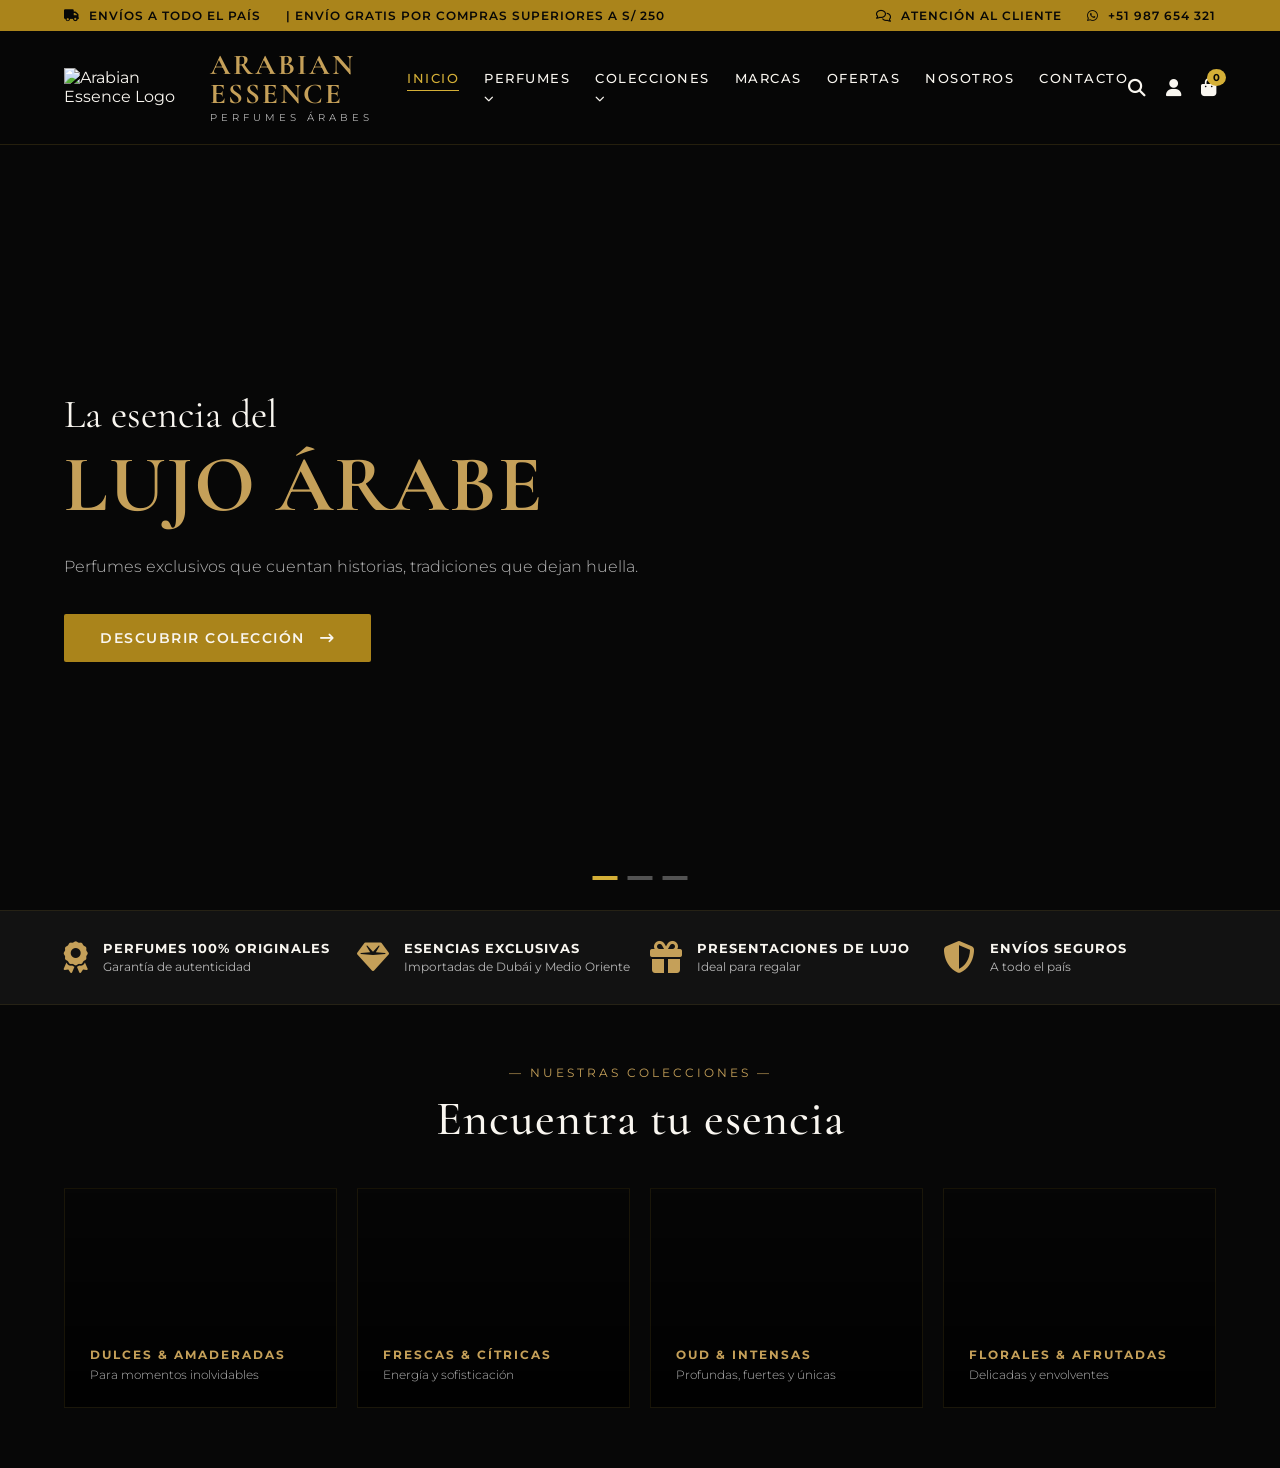
==== index.html @ 55fba7c1 "Update index.html" ====
<!DOCTYPE html>
<html lang="es">
<head>
  <meta charset="UTF-8">
  <meta name="viewport" content="width=device-width, initial-scale=1.0">
  <title>Arabian Essence - Perfumes Árabes de Lujo</title>
  
  <!-- Fuentes Elegantes -->
  <link rel="preconnect" href="https://fonts.googleapis.com">
  <link rel="preconnect" href="https://fonts.gstatic.com" crossorigin>
  <link href="https://fonts.googleapis.com/css2?family=Cormorant+Garamond:ital,wght@0,400;0,600;0,700;1,400&family=Montserrat:wght@300;400;500;600&display=swap" rel="stylesheet">
  
  <!-- Iconos de FontAwesome -->
  <link rel="stylesheet" href="https://cdnjs.cloudflare.com/ajax/libs/font-awesome/6.4.0/css/all.min.css">
  
  <!-- Vinculación del CSS Externo -->
  <link rel="stylesheet" href="css/style.css">
</head>
<body>

  <!-- 1. TOP BAR -->
  <div class="top-bar">
    <div class="top-bar-left">
      <span><i class="fa-solid fa-truck"></i> ENVÍOS A TODO EL PAÍS</span>
      <span>| ENVÍO GRATIS POR COMPRAS SUPERIORES A S/ 250</span>
    </div>
    <div class="top-bar-right">
      <span><i class="fa-regular fa-comments"></i> ATENCIÓN AL CLIENTE</span>
      <span><i class="fa-brands fa-whatsapp"></i> +51 987 654 321</span>
    </div>
  </div>


<!-- 2. MAIN HEADER -->
  <header class="main-header">
    <div class="logo-container">
      <!-- Contenedor de la imagen del logotipo -->
      <div class="logo-image-wrapper">
        <img src="assets/logo_p.png" alt="Arabian Essence Logo" class="brand-logo-img">
      </div>
      <div class="logo-text">
        <h1>ARABIAN ESSENCE</h1>
        <span>Perfumes Árabes</span>
      </div>
    </div>

    <nav class="main-nav">
      <ul>
        <li><a href="#" class="active">Inicio</a></li>
        <li><a href="#">Perfumes <i class="fa-solid fa-chevron-down" style="font-size:0.6rem"></i></a></li>
        <li><a href="#">Colecciones <i class="fa-solid fa-chevron-down" style="font-size:0.6rem"></i></a></li>
        <li><a href="#">Marcas</a></li>
        <li><a href="#">Ofertas</a></li>
        <li><a href="#">Nosotros</a></li>
        <li><a href="#">Contacto</a></li>
      </ul>
    </nav>

    <div class="header-actions">
      <a href="#" aria-label="Buscar"><i class="fa-solid fa-magnifying-glass"></i></a>
      <a href="#" aria-label="Mi Perfil"><i class="fa-solid fa-user"></i></a>
      <a href="#" class="cart-icon" aria-label="Carrito de compras">
        <i class="fa-solid fa-bag-shopping"></i>
        <span class="cart-count">0</span>
      </a>
    </div>
  </header>

  <!-- 3. HERO SECTION -->
  <section class="hero">
    <div class="hero-content">
      <h2>La esencia del <span>LUJO ÁRABE</span></h2>
      <p>Perfumes exclusivos que cuentan historias, tradiciones que dejan huella.</p>
      <a href="#" class="hero-btn">Descubrir Colección <i class="fa-solid fa-arrow-right-long"></i></a>
    </div>

    <div class="slider-dots">
      <div class="dot active"></div>
      <div class="dot"></div>
      <div class="dot"></div>
    </div>
  </section>

  <!-- 4. FEATURES BAR -->
  <section class="features-bar">
    <div class="feature-item">
      <i class="fa-solid fa-award"></i>
      <div class="feature-text">
        <h4>Perfumes 100% Originales</h4>
        <p>Garantía de autenticidad</p>
      </div>
    </div>
    <div class="feature-item">
      <i class="fa-solid fa-gem"></i>
      <div class="feature-text">
        <h4>Esencias Exclusivas</h4>
        <p>Importadas de Dubái y Medio Oriente</p>
      </div>
    </div>
    <div class="feature-item">
      <i class="fa-solid fa-gift"></i>
      <div class="feature-text">
        <h4>Presentaciones de Lujo</h4>
        <p>Ideal para regalar</p>
      </div>
    </div>
    <div class="feature-item">
      <i class="fa-solid fa-shield-halved"></i>
      <div class="feature-text">
        <h4>Envíos Seguros</h4>
        <p>A todo el país</p>
      </div>
    </div>
  </section>

  <!-- 5. COLLECTIONS GRID -->
  <section class="collections">
    <span class="section-tag">— Nuestras Colecciones —</span>
    <h3>Encuentra tu esencia</h3>

    <div class="grid-collections">
      <div class="collection-card card-1">
        <div class="card-content">
          <h5>Dulces & Amaderadas</h5>
          <p>Para momentos inolvidables</p>
        </div>
      </div>
      <div class="collection-card card-2">
        <div class="card-content">
          <h5>Frescas & Cítricas</h5>
          <p>Energía y sofisticación</p>
        </div>
      </div>
      <div class="collection-card card-3">
        <div class="card-content">
          <h5>Oud & Intensas</h5>
          <p>Profundas, fuertes y únicas</p>
        </div>
      </div>
      <div class="collection-card card-4">
        <div class="card-content">
          <h5>Florales & Afrutadas</h5>
          <p>Delicadas y envolventes</p>
        </div>
      </div>
    </div>
  </section>

  <!-- Vinculación del JavaScript Externo -->
  <script src="js/main.js"></script>
</body>
</html>
---- css/style.css ----
/* ==========================================================================
   VARIABLES Y ESTILOS GLOBALES
   ========================================================================== */
:root {
  --oro-brillante: #d4af37;
  --oro-oscuro: #aa841b;
  --oro-tenue: #c5a059;
  --negro-profundo: #070707;
  --negro-secundario: #121212;
  --blanco-marfil: #f9f6f0;
  --gris-texto: #b5b5b5;
  --fuente-titulo: 'Cormorant Garamond', serif;
  --fuente-base: 'Montserrat', sans-serif;
}

* {
  margin: 0;
  padding: 0;
  box-sizing: border-box;
}

body {
  background-color: var(--negro-profundo);
  color: var(--blanco-marfil);
  font-family: var(--fuente-base);
  overflow-x: hidden;
}

a {
  text-decoration: none;
  color: inherit;
  transition: 0.3s ease;
}

/* ==========================================================================
   1. TOP BAR (Barra superior)
   ========================================================================== */
.top-bar {
  background-color: var(--oro-oscuro);
  color: var(--negro-profundo);
  display: flex;
  justify-content: space-between;
  align-items: center;
  padding: 8px 5%;
  font-size: 0.75rem;
  font-weight: 600;
  letter-spacing: 1px;
}

.top-bar-left, .top-bar-right {
  display: flex;
  gap: 25px;
}

.top-bar i {
  margin-right: 5px;
}

/* ==========================================================================
   2. HEADER / NAV (Navegación principal)
   ========================================================================== */
.main-header {
  background-color: rgba(7, 7, 7, 0.95);
  border-bottom: 1px solid rgba(212, 175, 55, 0.15);
  display: flex;
  justify-content: space-between;
  align-items: center;
  padding: 20px 5%;
  position: sticky;
  top: 0;
  z-index: 100;
}

.logo-container {
  display: flex;
  align-items: center;
  gap: 15px;
}

.logo-icon {
  font-size: 2rem;
  color: var(--oro-brillante);
}

.logo-text h1 {
  font-family: var(--fuente-titulo);
  font-size: 1.8rem;
  font-weight: 700;
  letter-spacing: 2px;
  line-height: 1;
  color: var(--oro-tenue);
}

.logo-text span {
  font-size: 0.65rem;
  text-transform: uppercase;
  letter-spacing: 4px;
  color: var(--gris-texto);
  display: block;
  margin-top: 2px;
}

.main-nav ul {
  display: flex;
  list-style: none;
  gap: 25px;
}

.main-nav a {
  font-size: 0.8rem;
  font-weight: 500;
  text-transform: uppercase;
  letter-spacing: 1.5px;
}

.main-nav a:hover, .main-nav .active {
  color: var(--oro-brillante);
  border-bottom: 1px solid var(--oro-brillante);
  padding-bottom: 4px;
}

.header-actions {
  display: flex;
  gap: 20px;
  font-size: 1.1rem;
}

.header-actions a:hover {
  color: var(--oro-brillante);
}

.cart-icon {
  position: relative;
}

.cart-count {
  position: absolute;
  top: -8px;
  right: -10px;
  background-color: var(--oro-brillante);
  color: var(--negro-profundo);
  font-size: 0.65rem;
  font-weight: 700;
  padding: 2px 6px;
  border-radius: 50%;
}

/* ==========================================================================
   3. HERO SECTION
   ========================================================================== */
.hero {
  height: 85vh;
  display: flex;
  align-items: center;
  padding: 0 5%;
  position: relative;
  /* Ruta configurada partiendo desde la carpeta css/ hacia atrás */
  background: linear-gradient(to right, rgba(7,7,7,0.9) 40%, rgba(7,7,7,0.2) 70%), 
              url('../assets/hero.png') no-repeat right center;
  background-size: cover;
  background-color: var(--negro-profundo);
}

.hero-content {
  max-width: 600px;
  z-index: 5;
}

.hero-content h2 {
  font-family: var(--fuente-titulo);
  font-size: 2.5rem;
  font-weight: 400;
  color: var(--blanco-marfil);
  line-height: 1.1;
}

.hero-content h2 span {
  display: block;
  font-size: 5rem;
  font-weight: 700;
  color: var(--oro-tenue);
  letter-spacing: 1px;
  margin-top: 5px;
}

.hero-content p {
  font-size: 1rem;
  color: var(--gris-texto);
  margin: 25px 0 35px 0;
  line-height: 1.6;
  font-weight: 300;
}

.hero-btn {
  display: inline-flex;
  align-items: center;
  gap: 15px;
  background-color: var(--oro-oscuro);
  color: var(--blanco-marfil);
  padding: 15px 35px;
  font-size: 0.85rem;
  font-weight: 600;
  text-transform: uppercase;
  letter-spacing: 1.5px;
  border-radius: 2px;
  border: 1px solid transparent;
}

.hero-btn:hover {
  background-color: transparent;
  border-color: var(--oro-brillante);
  color: var(--oro-brillante);
}

.slider-dots {
  position: absolute;
  bottom: 30px;
  left: 50%;
  transform: translateX(-50%);
  display: flex;
  gap: 10px;
}

.dot {
  width: 25px;
  height: 4px;
  background-color: rgba(255,255,255,0.3);
  cursor: pointer;
}

.dot.active {
  background-color: var(--oro-brillante);
}

/* ==========================================================================
   4. FEATURES BAR
   ========================================================================== */
.features-bar {
  background-color: var(--negro-secundario);
  border-top: 1px solid rgba(212, 175, 55, 0.1);
  border-bottom: 1px solid rgba(212, 175, 55, 0.1);
  display: grid;
  grid-template-columns: repeat(auto-fit, minmax(220px, 1fr));
  gap: 20px;
  padding: 30px 5%;
}

.feature-item {
  display: flex;
  align-items: center;
  gap: 15px;
}

.feature-item i {
  font-size: 2rem;
  color: var(--oro-tenue);
}

.feature-text h4 {
  font-size: 0.8rem;
  text-transform: uppercase;
  letter-spacing: 1px;
  margin-bottom: 3px;
}

.feature-text p {
  font-size: 0.75rem;
  color: var(--gris-texto);
}

/* ==========================================================================
   5. COLLECTIONS SECTION
   ========================================================================== */
.collections {
  padding: 60px 5%;
  text-align: center;
}

.section-tag {
  font-size: 0.75rem;
  color: var(--oro-tenue);
  text-transform: uppercase;
  letter-spacing: 3px;
  display: block;
  margin-bottom: 10px;
}

.collections h3 {
  font-family: var(--fuente-titulo);
  font-size: 3rem;
  font-weight: 500;
  letter-spacing: 1px;
  margin-bottom: 40px;
}

.grid-collections {
  display: grid;
  grid-template-columns: repeat(auto-fit, minmax(250px, 1fr));
  gap: 20px;
}

.collection-card {
  height: 220px;
  position: relative;
  overflow: hidden;
  display: flex;
  align-items: flex-end;
  padding: 25px;
  border: 1px solid rgba(212, 175, 55, 0.1);
  background-size: cover;
  background-position: center;
}

/* Rutas de las imágenes de las tarjetas desde css/ */
.card-1 { background-image: linear-gradient(to top, rgba(0,0,0,0.9), rgba(0,0,0,0.2)), url('../assets/categoria1.png'); }
.card-2 { background-image: linear-gradient(to top, rgba(0,0,0,0.9), rgba(0,0,0,0.2)), url('../assets/categoria2.png'); }
.card-3 { background-image: linear-gradient(to top, rgba(0,0,0,0.9), rgba(0,0,0,0.2)), url('../assets/categoria3.png'); }
.card-4 { background-image: linear-gradient(to top, rgba(0,0,0,0.9), rgba(0,0,0,0.2)), url('../assets/categoria4.png'); }

.card-content {
  text-align: left;
}

.card-content h5 {
  color: var(--oro-tenue);
  font-size: 0.75rem;
  text-transform: uppercase;
  letter-spacing: 2px;
  margin-bottom: 5px;
}

.card-content p {
  font-size: 0.75rem;
  color: var(--gris-texto);
  font-weight: 300;
}

/* Responsive para dispositivos móviles */
@media(max-width: 768px) {
  .top-bar, .main-nav, .header-actions a:not(.cart-icon) { display: none; }
  .hero-content h2 span { font-size: 3rem; }
  .collections h3 { font-size: 2rem; }
}
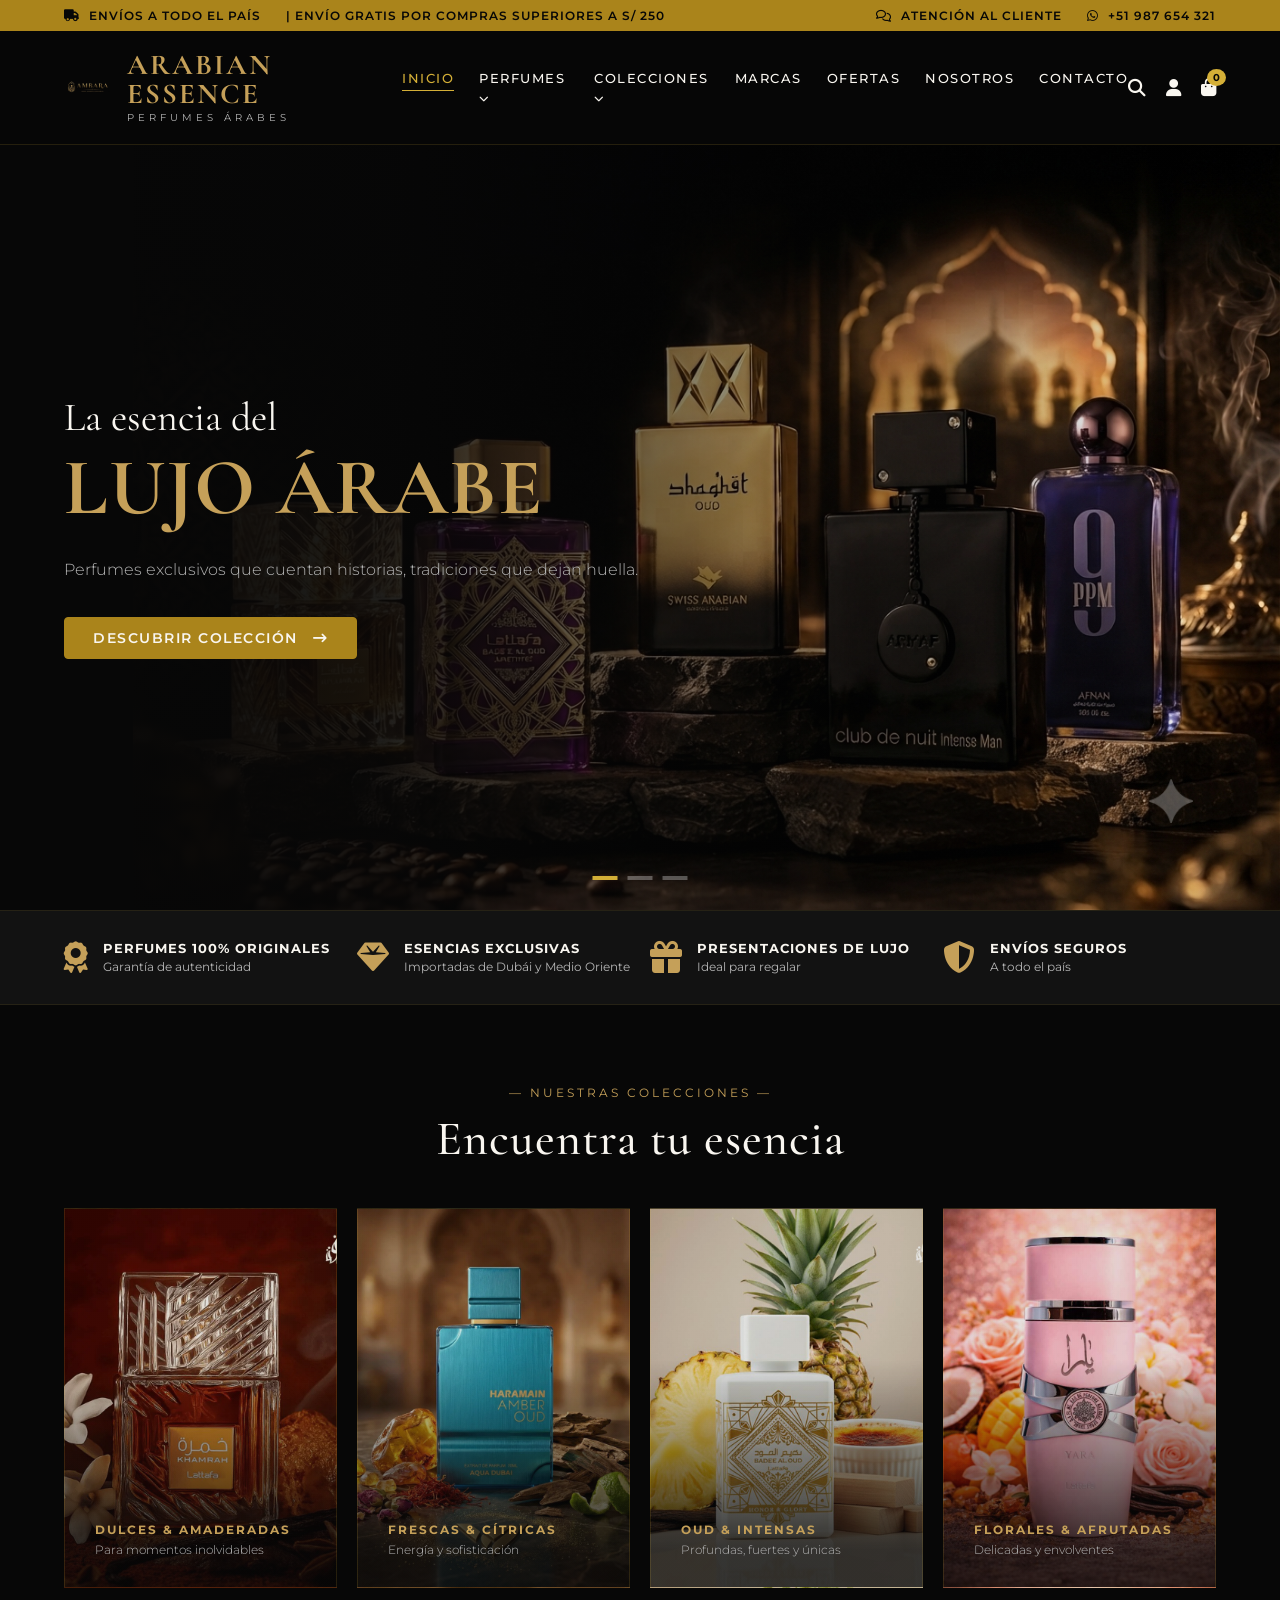
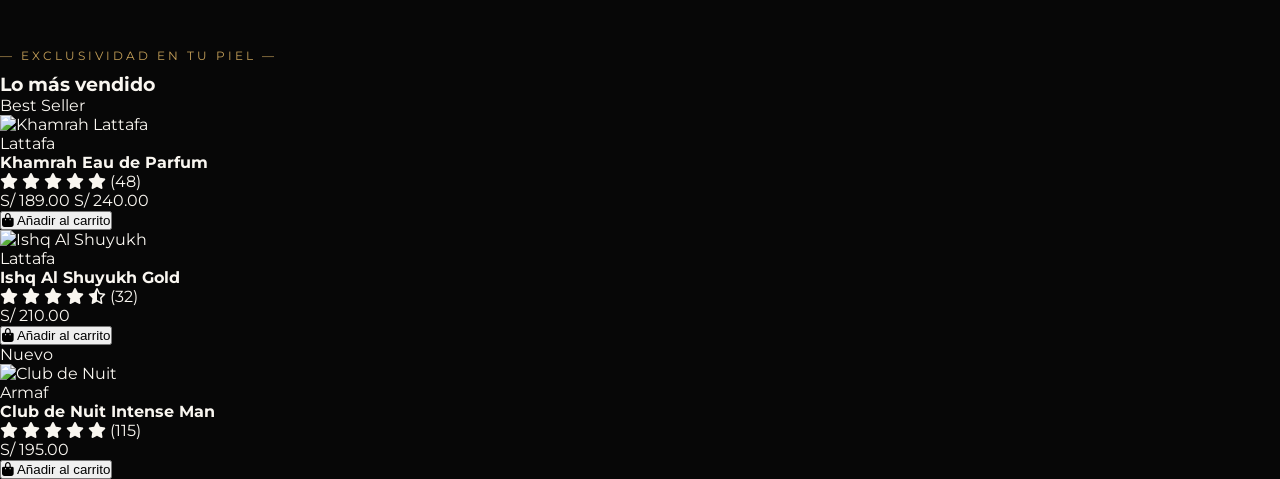
==== commit a1de6fa8: "Add featured products section to index.html" ====
--- a/index.html
+++ b/index.html
@@ -145,6 +145,85 @@
       </div>
     </div>
   </section>
+  <!-- 6. FEATURED PRODUCTS (Productos Destacados) -->
+  <section class="products-section">
+    <span class="section-tag">— Exclusividad en tu Piel —</span>
+    <h3>Lo más vendido</h3>
+
+    <div class="products-grid">
+      <!-- Producto 1 -->
+      <div class="product-card">
+        <div class="product-badge">Best Seller</div>
+        <div class="product-img-container">
+          <img src="assets/perfume1.png" alt="Khamrah Lattafa" class="product-img">
+        </div>
+        <div class="product-info">
+          <span class="product-brand">Lattafa</span>
+          <h4 class="product-title">Khamrah Eau de Parfum</h4>
+          <div class="product-rating">
+            <i class="fa-solid fa-star"></i>
+            <i class="fa-solid fa-star"></i>
+            <i class="fa-solid fa-star"></i>
+            <i class="fa-solid fa-star"></i>
+            <i class="fa-solid fa-star"></i>
+            <span>(48)</span>
+          </div>
+          <div class="product-price-row">
+            <span class="price">S/ 189.00</span>
+            <span class="old-price">S/ 240.00</span>
+          </div>
+          <button class="add-to-cart-btn"><i class="fa-solid fa-bag-shopping"></i> Añadir al carrito</button>
+        </div>
+      </div>
+
+      <!-- Producto 2 -->
+      <div class="product-card">
+        <div class="product-img-container">
+          <img src="assets/perfume2.png" alt="Ishq Al Shuyukh" class="product-img">
+        </div>
+        <div class="product-info">
+          <span class="product-brand">Lattafa</span>
+          <h4 class="product-title">Ishq Al Shuyukh Gold</h4>
+          <div class="product-rating">
+            <i class="fa-solid fa-star"></i>
+            <i class="fa-solid fa-star"></i>
+            <i class="fa-solid fa-star"></i>
+            <i class="fa-solid fa-star"></i>
+            <i class="fa-regular fa-star-half-stroke"></i>
+            <span>(32)</span>
+          </div>
+          <div class="product-price-row">
+            <span class="price">S/ 210.00</span>
+          </div>
+          <button class="add-to-cart-btn"><i class="fa-solid fa-bag-shopping"></i> Añadir al carrito</button>
+        </div>
+      </div>
+
+      <!-- Producto 3 -->
+      <div class="product-card">
+        <div class="product-badge">Nuevo</div>
+        <div class="product-img-container">
+          <img src="assets/perfume3.png" alt="Club de Nuit" class="product-img">
+        </div>
+        <div class="product-info">
+          <span class="product-brand">Armaf</span>
+          <h4 class="product-title">Club de Nuit Intense Man</h4>
+          <div class="product-rating">
+            <i class="fa-solid fa-star"></i>
+            <i class="fa-solid fa-star"></i>
+            <i class="fa-solid fa-star"></i>
+            <i class="fa-solid fa-star"></i>
+            <i class="fa-solid fa-star"></i>
+            <span>(115)</span>
+          </div>
+          <div class="product-price-row">
+            <span class="price">S/ 195.00</span>
+          </div>
+          <button class="add-to-cart-btn"><i class="fa-solid fa-bag-shopping"></i> Añadir al carrito</button>
+        </div>
+      </div>
+    </div>
+  </section>
 
   <!-- Vinculación del JavaScript Externo -->
   <script src="js/main.js"></script>
--- a/css/style.css
+++ b/css/style.css
@@ -77,9 +77,18 @@
   gap: 15px;
 }
 
-.logo-icon {
-  font-size: 2rem;
-  color: var(--oro-brillante);
+.logo-image-wrapper {
+  display: flex;
+  align-items: center;
+  justify-content: center;
+  width: 50px;  /* Controla el ancho máximo del logo */
+  height: 50px; /* Controla el alto máximo del logo */
+}
+
+.brand-logo-img {
+  width: 100%;
+  height: 100%;
+  object-fit: contain; /* Evita que la imagen se estire o se deforme */
 }
 
 .logo-text h1 {
@@ -148,17 +157,45 @@
 /* ==========================================================================
    3. HERO SECTION
    ========================================================================== */
+/*.hero {
+  height: 85vh;
+  display: flex;
+  align-items: center;
+  padding: 0 5%;
+  position: relative;
+  
+  /* 1. Cambiamos el degradado para que no sature y usamos la ruta correcta 
+  background: linear-gradient(to right, rgba(7, 7, 7, 0.85) 35%, rgba(7, 7, 7, 0) 65%), 
+              url('../assets/hero.png') no-repeat;
+  
+  /* 2. Ajustamos el tamaño al 100% de la altura para que NUNCA se corten los perfumes por arriba ni por abajo 
+  background-size: contain; 
+  
+  /* 3. Forzamos a que la imagen se pegue por completo a la derecha 
+  background-position: right center; 
+  
+  background-color: var(--negro-profundo);
+}*/
+
 .hero {
   height: 85vh;
   display: flex;
   align-items: center;
   padding: 0 5%;
   position: relative;
-  /* Ruta configurada partiendo desde la carpeta css/ hacia atrás */
-  background: linear-gradient(to right, rgba(7,7,7,0.9) 40%, rgba(7,7,7,0.2) 70%), 
-              url('../assets/hero.png') no-repeat right center;
-  background-size: cover;
+  
+  /* Nuevo degradado: Envuelve la imagen desde la izquierda y suaviza los bordes */
+  background: linear-gradient(to right, 
+                rgba(7, 7, 7, 1) 0%, 
+                rgba(7, 7, 7, 0.9) 30%, 
+                rgba(7, 7, 7, 0.4) 60%, 
+                rgba(7, 7, 7, 0) 100%), 
+              url('../assets/hero.png') no-repeat;
+              
+  background-size: contain; 
+  background-position: right center; 
   background-color: var(--negro-profundo);
+  transition: background-image 0.8s ease-in-out; /* ⬅️ Añade esta línea para el efecto de desvanecido suave */
 }
 
 .hero-content {
@@ -197,19 +234,21 @@
   gap: 15px;
   background-color: var(--oro-oscuro);
   color: var(--blanco-marfil);
-  padding: 15px 35px;
+  padding: 12px 28px; /* Ajustamos espacio interno */
   font-size: 0.85rem;
   font-weight: 600;
   text-transform: uppercase;
   letter-spacing: 1.5px;
-  border-radius: 2px;
-  border: 1px solid transparent;
-}
-
+  border-radius: 4px;
+  border: 1px solid var(--oro-oscuro);
+  transition: all 0.3s ease; /* Transición suave */
+}
+
+/* Efecto al pasar el cursor */
 .hero-btn:hover {
   background-color: transparent;
+  color: var(--oro-brillante);
   border-color: var(--oro-brillante);
-  color: var(--oro-brillante);
 }
 
 .slider-dots {
@@ -272,10 +311,9 @@
    5. COLLECTIONS SECTION
    ========================================================================== */
 .collections {
-  padding: 60px 5%;
+  padding: 80px 5% 60px 5%; /* Más espacio arriba (80px) */
   text-align: center;
 }
-
 .section-tag {
   font-size: 0.75rem;
   color: var(--oro-tenue);
@@ -300,22 +338,30 @@
 }
 
 .collection-card {
-  height: 220px;
+  height: 380px; /* ⬅️ Aumentamos la altura de 220px a 380px para que sea más alta y elegante */
   position: relative;
   overflow: hidden;
   display: flex;
   align-items: flex-end;
-  padding: 25px;
-  border: 1px solid rgba(212, 175, 55, 0.1);
+  padding: 30px;
+  border: 1px solid rgba(212, 175, 55, 0.15);
   background-size: cover;
   background-position: center;
-}
-
-/* Rutas de las imágenes de las tarjetas desde css/ */
-.card-1 { background-image: linear-gradient(to top, rgba(0,0,0,0.9), rgba(0,0,0,0.2)), url('../assets/categoria1.png'); }
-.card-2 { background-image: linear-gradient(to top, rgba(0,0,0,0.9), rgba(0,0,0,0.2)), url('../assets/categoria2.png'); }
-.card-3 { background-image: linear-gradient(to top, rgba(0,0,0,0.9), rgba(0,0,0,0.2)), url('../assets/categoria3.png'); }
-.card-4 { background-image: linear-gradient(to top, rgba(0,0,0,0.9), rgba(0,0,0,0.2)), url('../assets/categoria4.png'); }
+  transition: transform 0.4s ease, border-color 0.4s ease;
+}
+
+/* 🔄 Efecto Hover premium para darle dinamismo */
+.collection-card:hover {
+  transform: translateY(-5px);
+  border-color: var(--oro-brillante);
+  cursor: pointer;
+}
+
+/* ⬇️ Reducimos la opacidad del degradado negro (de 0.9 a 0.6) para que la imagen NO se vea oscura */
+.card-1 { background-image: linear-gradient(to top, rgba(7,7,7,0.8) 10%, rgba(7,7,7,0.1) 60%), url('../assets/categoria1.webp'); }
+.card-2 { background-image: linear-gradient(to top, rgba(7,7,7,0.8) 10%, rgba(7,7,7,0.1) 60%), url('../assets/categoria2.webp'); }
+.card-3 { background-image: linear-gradient(to top, rgba(7,7,7,0.8) 10%, rgba(7,7,7,0.1) 60%), url('../assets/categoria3.webp'); }
+.card-4 { background-image: linear-gradient(to top, rgba(7,7,7,0.8) 10%, rgba(7,7,7,0.1) 60%), url('../assets/categoria4.webp'); }
 
 .card-content {
   text-align: left;
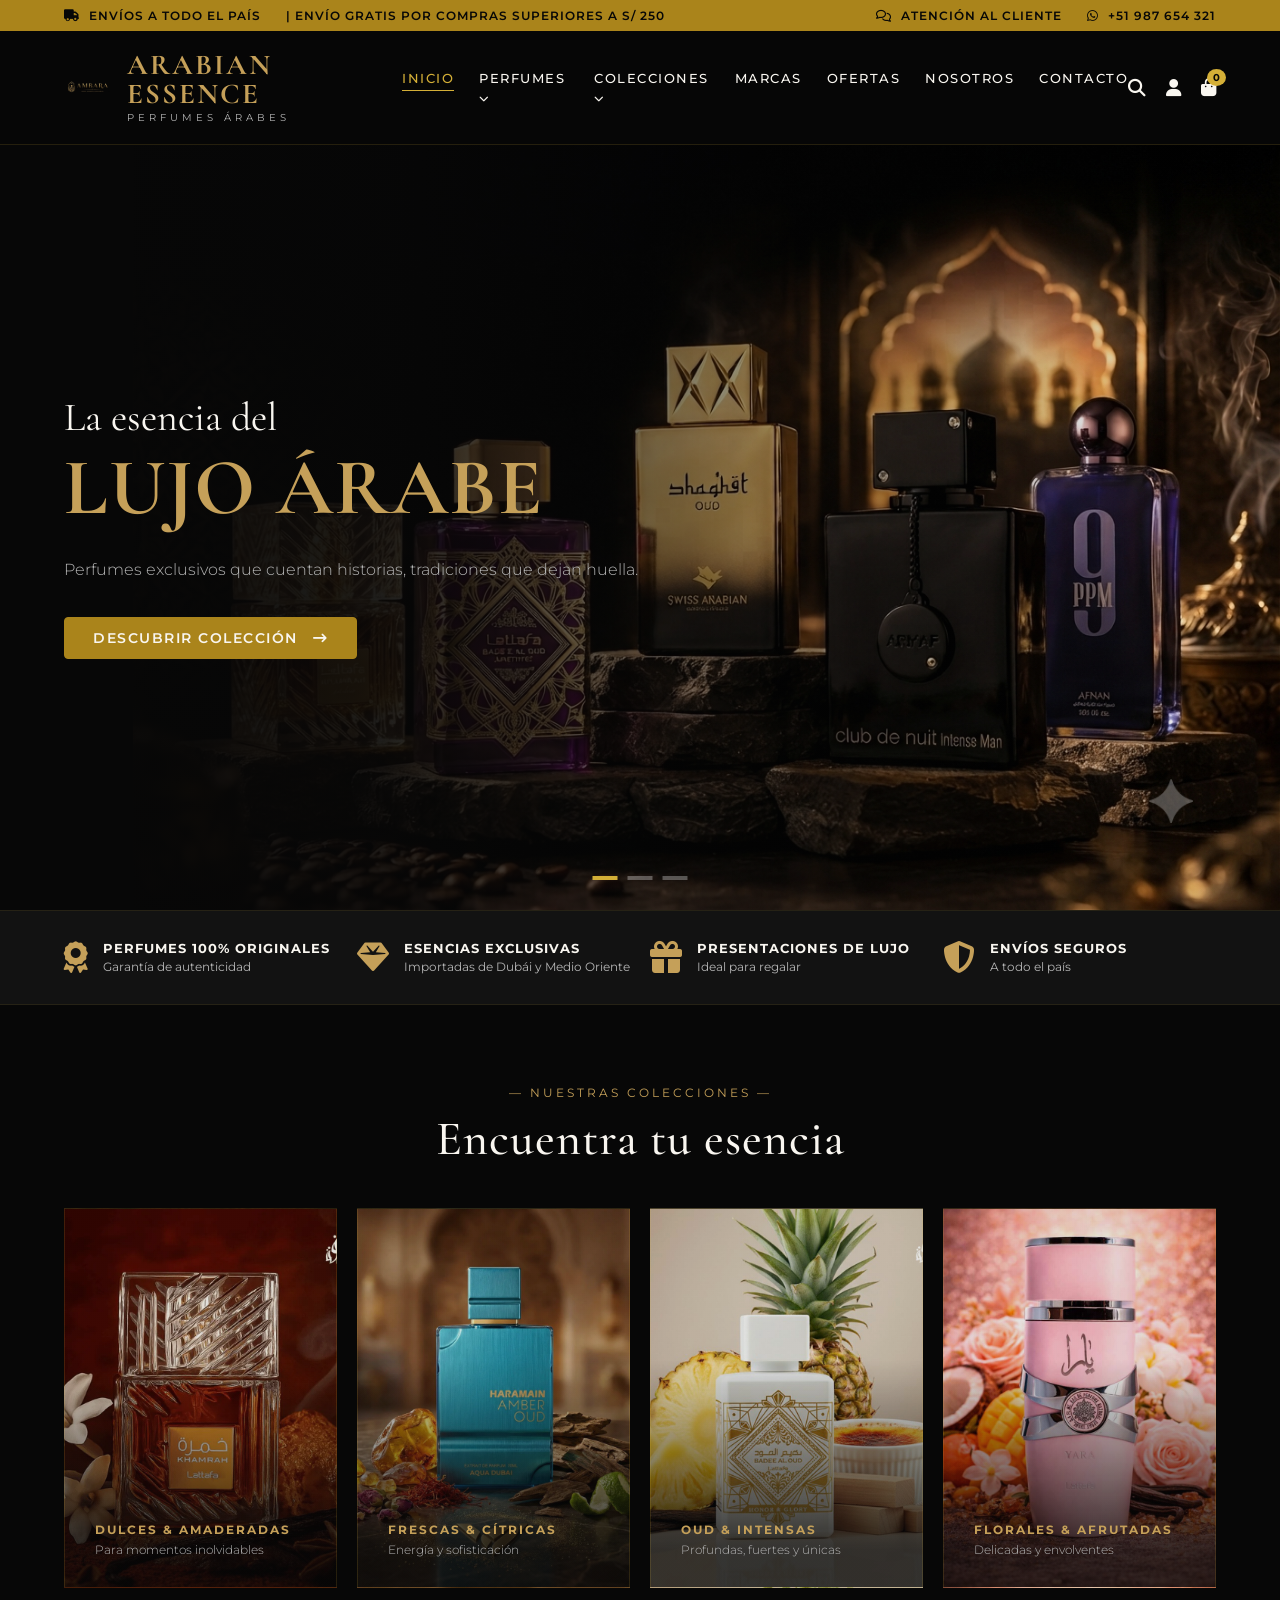
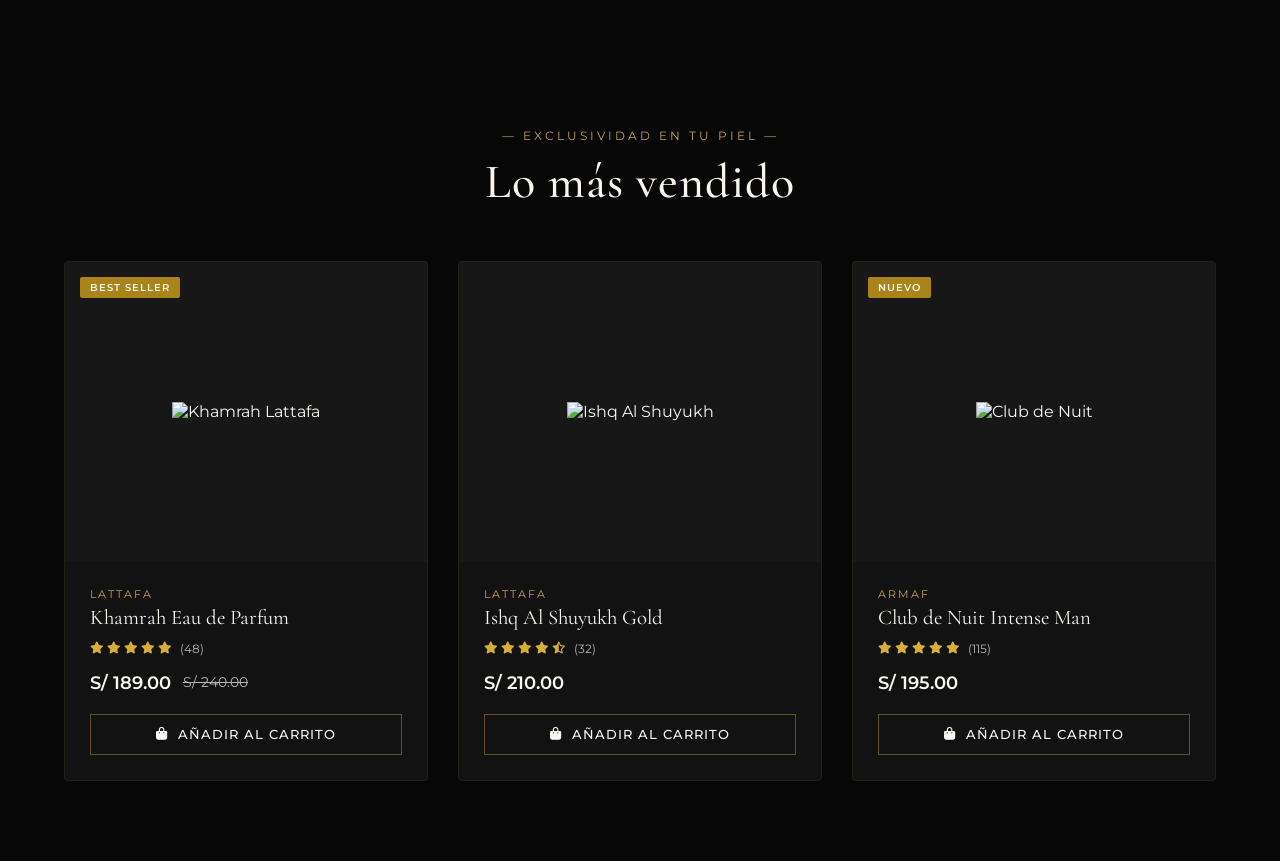
==== commit 910db18f: "Fix comment syntax in index.html" ====
--- a/index.html
+++ b/index.html
@@ -18,7 +18,7 @@
 </head>
 <body>
 
-  <!-- 1. TOP BAR -->
+  <!-- 1. TOP BAR --->
   <div class="top-bar">
     <div class="top-bar-left">
       <span><i class="fa-solid fa-truck"></i> ENVÍOS A TODO EL PAÍS</span>
--- a/css/style.css
+++ b/css/style.css
@@ -387,3 +387,172 @@
   .hero-content h2 span { font-size: 3rem; }
   .collections h3 { font-size: 2rem; }
 }
+
+/* ==========================================================================
+   6. FEATURED PRODUCTS (Estilos Catálogo)
+   ========================================================================== */
+.products-section {
+  padding: 80px 5%;
+  text-align: center;
+  background-color: var(--negro-profundo);
+}
+
+.products-section h3 {
+  font-family: var(--fuente-titulo);
+  font-size: 3rem;
+  font-weight: 500;
+  letter-spacing: 1px;
+  margin-bottom: 50px;
+}
+
+.products-grid {
+  display: grid;
+  grid-template-columns: repeat(auto-fit, minmax(280px, 1fr));
+  gap: 30px;
+}
+
+.product-card {
+  background-color: var(--negro-secundario);
+  border: 1px solid rgba(212, 175, 55, 0.08);
+  border-radius: 4px;
+  position: relative;
+  overflow: hidden;
+  display: flex;
+  flex-direction: column;
+  transition: transform 0.3s ease, border-color 0.3s ease, box-shadow 0.3s ease;
+}
+
+.product-card:hover {
+  transform: translateY(-5px);
+  border-color: rgba(212, 175, 55, 0.3);
+  box-shadow: 0 10px 20px rgba(0, 0, 0, 0.5);
+}
+
+/* Etiquetas (Best Seller / Nuevo) */
+.product-badge {
+  position: absolute;
+  top: 15px;
+  left: 15px;
+  background-color: var(--oro-oscuro);
+  color: var(--blanco-marfil);
+  font-size: 0.65rem;
+  font-weight: 600;
+  text-transform: uppercase;
+  letter-spacing: 1px;
+  padding: 4px 10px;
+  border-radius: 2px;
+  z-index: 2;
+}
+
+/* Contenedor de la Imagen */
+.product-img-container {
+  height: 300px;
+  background-color: rgba(255, 255, 255, 0.02);
+  display: flex;
+  align-items: center;
+  justify-content: center;
+  padding: 20px;
+  overflow: hidden;
+}
+
+.product-img {
+  max-width: 100%;
+  max-height: 100%;
+  object-fit: contain;
+  transition: transform 0.5s ease;
+}
+
+.product-card:hover .product-img {
+  transform: scale(1.06); /* Zoom sutil en la botella al pasar el mouse */
+}
+
+/* Información del Producto */
+.product-info {
+  padding: 25px;
+  display: flex;
+  flex-direction: column;
+  align-items: flex-start;
+  text-align: left;
+  flex-grow: 1;
+}
+
+.product-brand {
+  font-size: 0.7rem;
+  text-transform: uppercase;
+  color: var(--oro-tenue);
+  letter-spacing: 2px;
+  margin-bottom: 5px;
+}
+
+.product-title {
+  font-family: var(--fuente-titulo);
+  font-size: 1.3rem;
+  font-weight: 400;
+  color: var(--blanco-marfil);
+  margin-bottom: 10px;
+  line-height: 1.2;
+}
+
+/* Estrellas */
+.product-rating {
+  color: var(--oro-brillante);
+  font-size: 0.75rem;
+  margin-bottom: 15px;
+  display: flex;
+  align-items: center;
+  gap: 3px;
+}
+
+.product-rating span {
+  color: var(--gris-texto);
+  margin-left: 5px;
+  font-family: var(--fuente-base);
+}
+
+/* Precios */
+.product-price-row {
+  display: flex;
+  align-items: center;
+  gap: 12px;
+  margin-bottom: 20px;
+}
+
+.price {
+  font-size: 1.15rem;
+  font-weight: 600;
+  color: var(--blanco-marfil);
+}
+
+.old-price {
+  font-size: 0.9rem;
+  color: var(--gris-texto);
+  text-decoration: line-through;
+}
+
+/* Botón Añadir al Carrito */
+.add-to-cart-btn {
+  width: 100%;
+  background-color: transparent;
+  color: var(--blanco-marfil);
+  border: 1px solid rgba(212, 175, 55, 0.4);
+  padding: 12px;
+  font-family: var(--fuente-base);
+  font-size: 0.8rem;
+  font-weight: 500;
+  text-transform: uppercase;
+  letter-spacing: 1px;
+  cursor: pointer;
+  display: flex;
+  align-items: center;
+  justify-content: center;
+  gap: 10px;
+  margin-top: auto; /* Empuja el botón al final si los títulos varían de tamaño */
+  transition: all 0.3s ease;
+}
+
+.add-to-cart-btn:hover {
+  background-color: var(--oro-brillante);
+  color: var(--negro-profundo);
+  border-color: var(--oro-brillante);
+  font-weight: 600;
+}
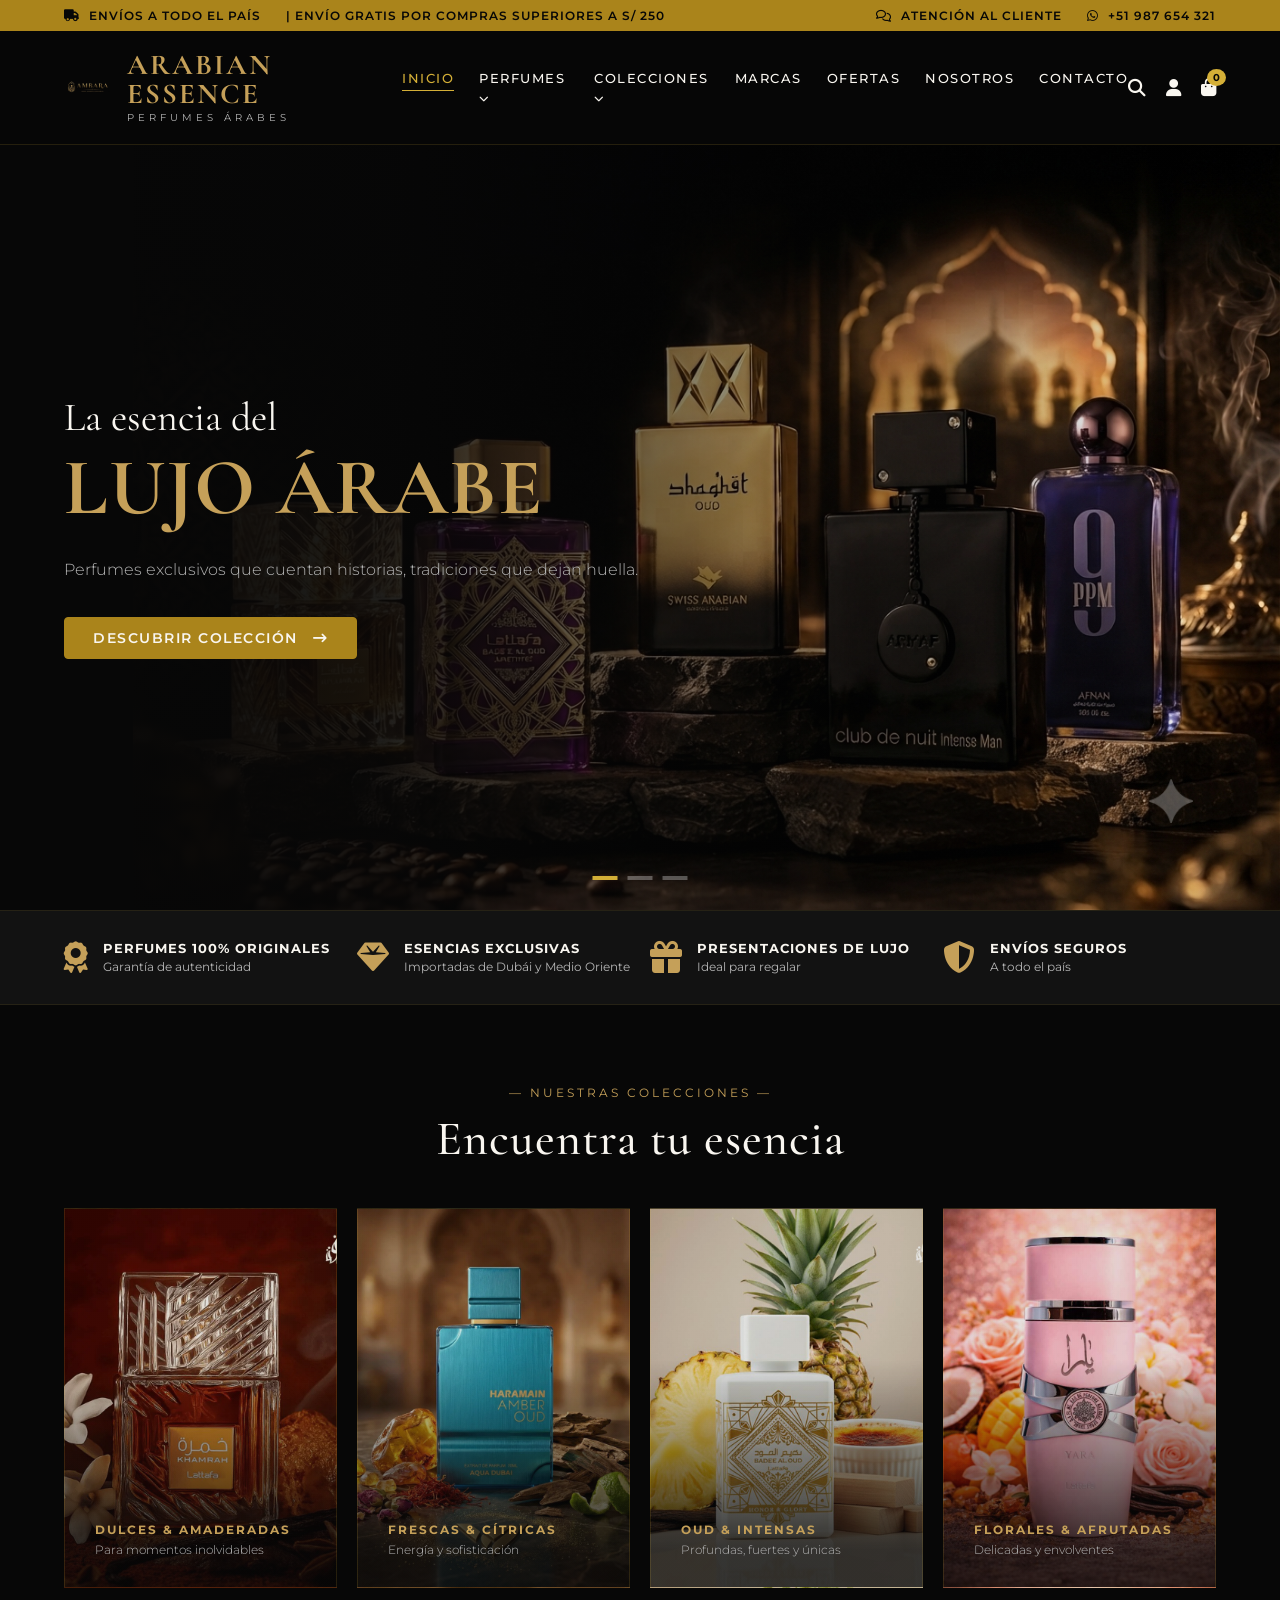
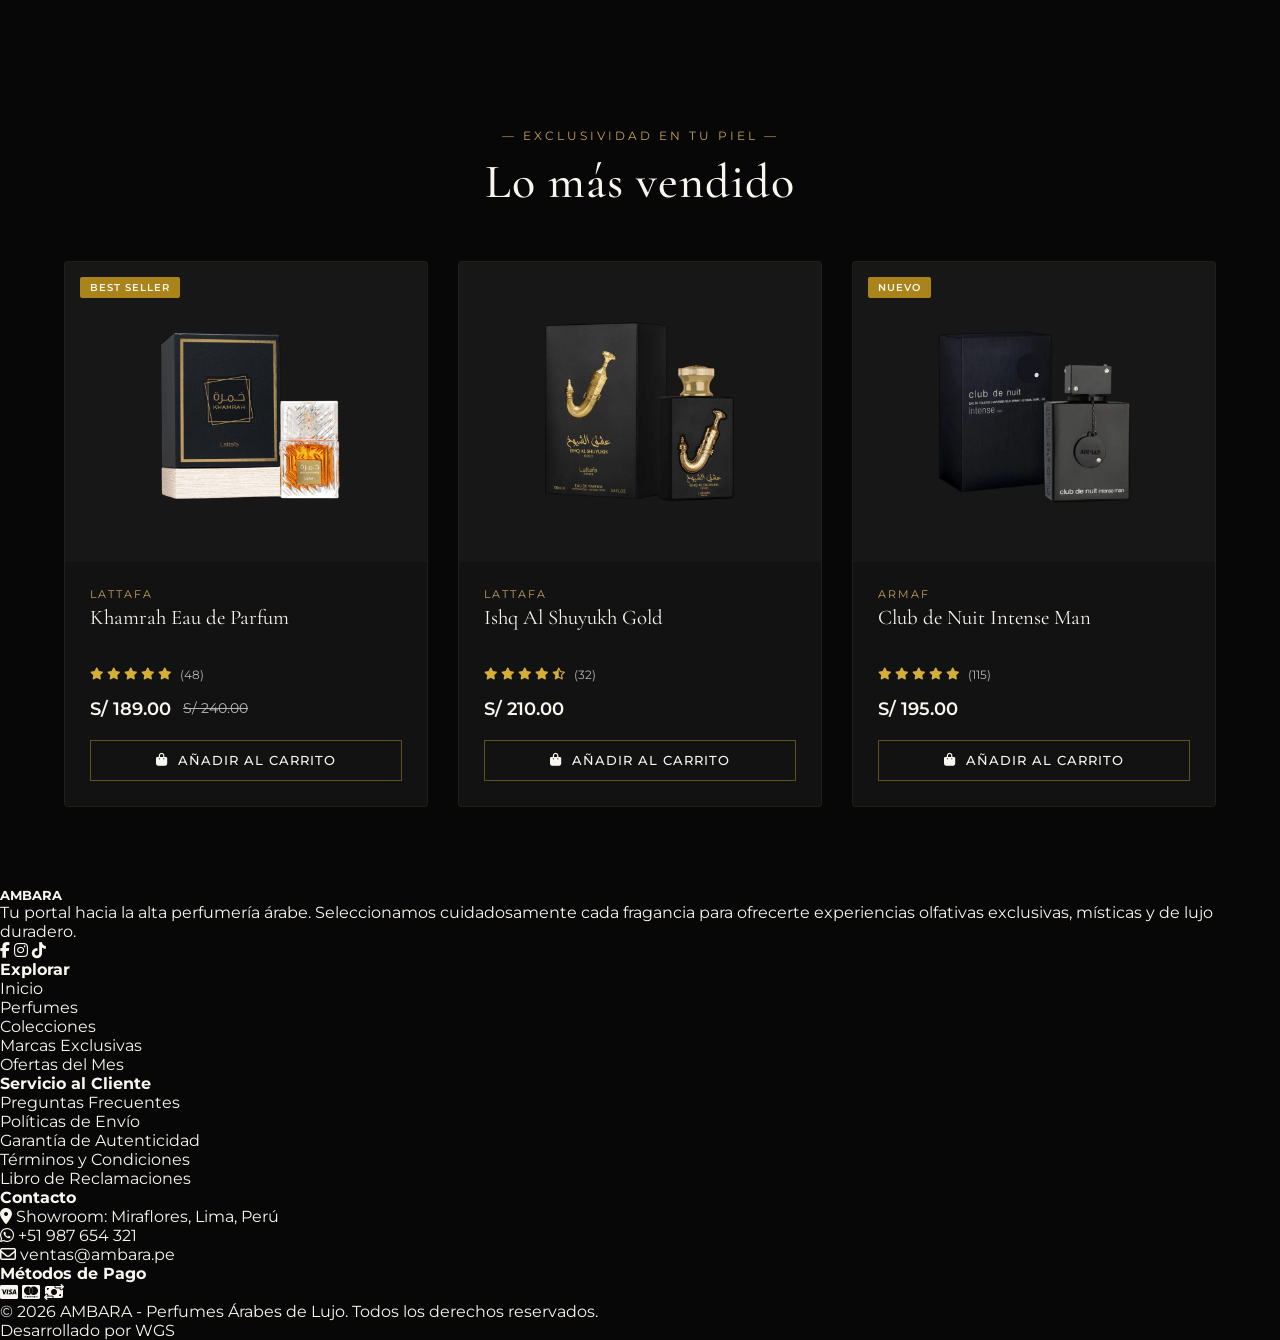
==== commit c1ced570: "Update index.html" ====
--- a/index.html
+++ b/index.html
@@ -225,6 +225,75 @@
     </div>
   </section>
 
+  <!-- 7. MAIN FOOTER (Pie de página) -->
+  <footer class="main-footer">
+    <div class="footer-container">
+      
+      <!-- Columna 1: Sobre la Marca -->
+      <div class="footer-column brand-info">
+        <h5 class="footer-logo">AMBARA</h5>
+        <p class="footer-description">
+          Tu portal hacia la alta perfumería árabe. Seleccionamos cuidadosamente cada fragancia para ofrecerte experiencias olfativas exclusivas, místicas y de lujo duradero.
+        </p>
+        <div class="footer-socials">
+          <a href="#" aria-label="Facebook"><i class="fa-brands fa-facebook-f"></i></a>
+          <a href="#" aria-label="Instagram"><i class="fa-brands fa-instagram"></i></a>
+          <a href="#" aria-label="TikTok"><i class="fa-brands fa-tiktok"></i></a>
+        </div>
+      </div>
+
+      <!-- Columna 2: Enlaces Rápidos -->
+      <div class="footer-column">
+        <h4>Explorar</h4>
+        <ul>
+          <li><a href="#">Inicio</a></li>
+          <li><a href="#">Perfumes</a></li>
+          <li><a href="#">Colecciones</a></li>
+          <li><a href="#">Marcas Exclusivas</a></li>
+          <li><a href="#">Ofertas del Mes</a></li>
+        </ul>
+      </div>
+
+      <!-- Columna 3: Soporte / Nosotros -->
+      <div class="footer-column">
+        <h4>Servicio al Cliente</h4>
+        <ul>
+          <li><a href="#">Preguntas Frecuentes</a></li>
+          <li><a href="#">Políticas de Envío</a></li>
+          <li><a href="#">Garantía de Autenticidad</a></li>
+          <li><a href="#">Términos y Condiciones</a></li>
+          <li><a href="#">Libro de Reclamaciones</a></li>
+        </ul>
+      </div>
+
+      <!-- Columna 4: Contacto y Pagos -->
+      <div class="footer-column contact-column">
+        <h4>Contacto</h4>
+        <p><i class="fa-solid fa-location-dot"></i> Showroom: Miraflores, Lima, Perú</p>
+        <p><i class="fa-brands fa-whatsapp"></i> +51 987 654 321</p>
+        <p><i class="fa-regular fa-envelope"></i> ventas@ambara.pe</p>
+        
+        <div class="payment-methods">
+          <h4>Métodos de Pago</h4>
+          <div class="payment-icons">
+            <i class="fa-brands fa-cc-visa" title="Visa"></i>
+            <i class="fa-brands fa-cc-mastercard" title="Mastercard"></i>
+            <i class="fa-solid fa-money-bill-transfer" title="Transferencias / Yape / Plin"></i>
+          </div>
+        </div>
+      </div>
+
+    </div>
+
+    <!-- Barra de Créditos e Copyright -->
+    <div class="footer-bottom">
+      <p>&copy; 2026 AMBARA - Perfumes Árabes de Lujo. Todos los derechos reservados.</p>
+      <p class="developer-credit">Desarrollado por <a href="#">WGS</a></p>
+    </div>
+  </footer>
+
+  
+
   <!-- Vinculación del JavaScript Externo -->
   <script src="js/main.js"></script>
 </body>
--- a/css/style.css
+++ b/css/style.css
@@ -1,4 +1,4 @@
-/* ==========================================================================
+/* =========================================================================
    VARIABLES Y ESTILOS GLOBALES
    ========================================================================== */
 :root {
@@ -491,6 +491,7 @@
   color: var(--blanco-marfil);
   margin-bottom: 10px;
   line-height: 1.2;
+  min-height: 3.2rem; /* ⬅️ Esto reserva el espacio de hasta 2 líneas para que los botones siempre queden perfectamente alineados abajo */
 }
 
 /* Estrellas */
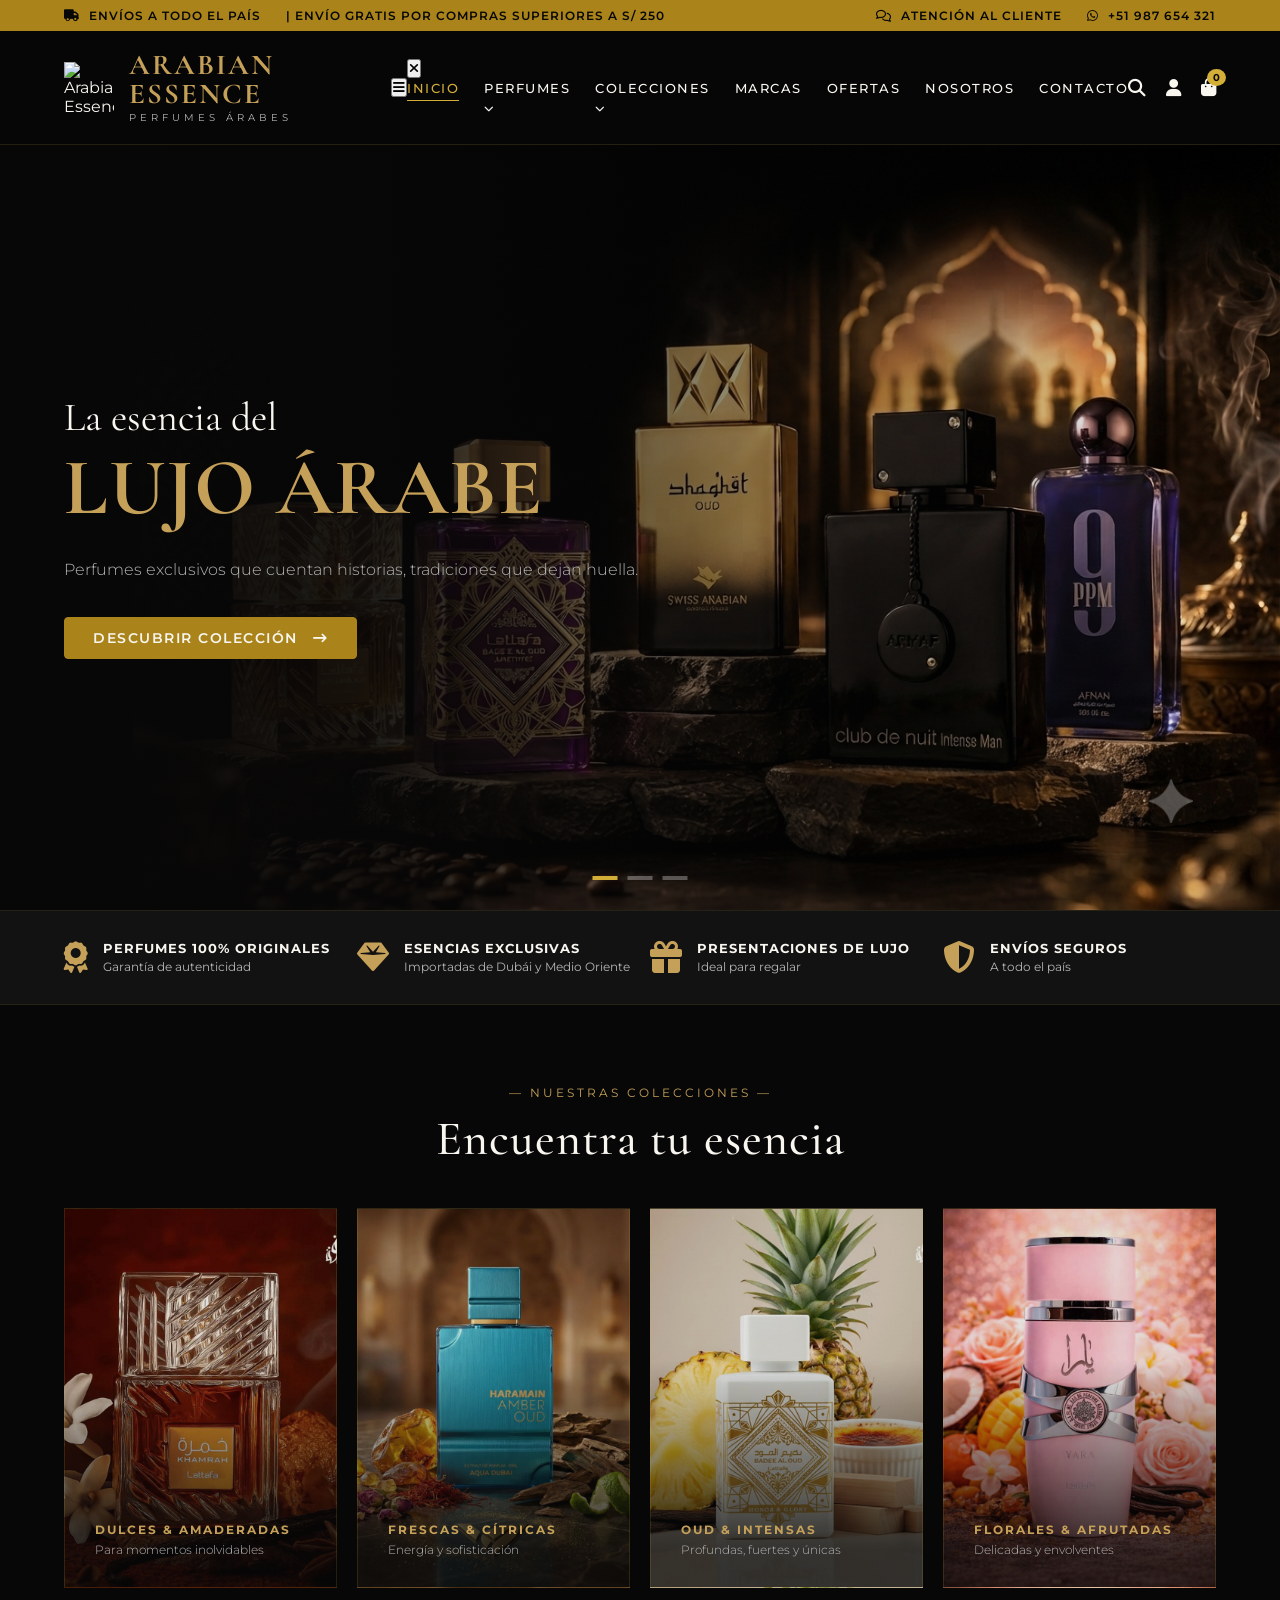
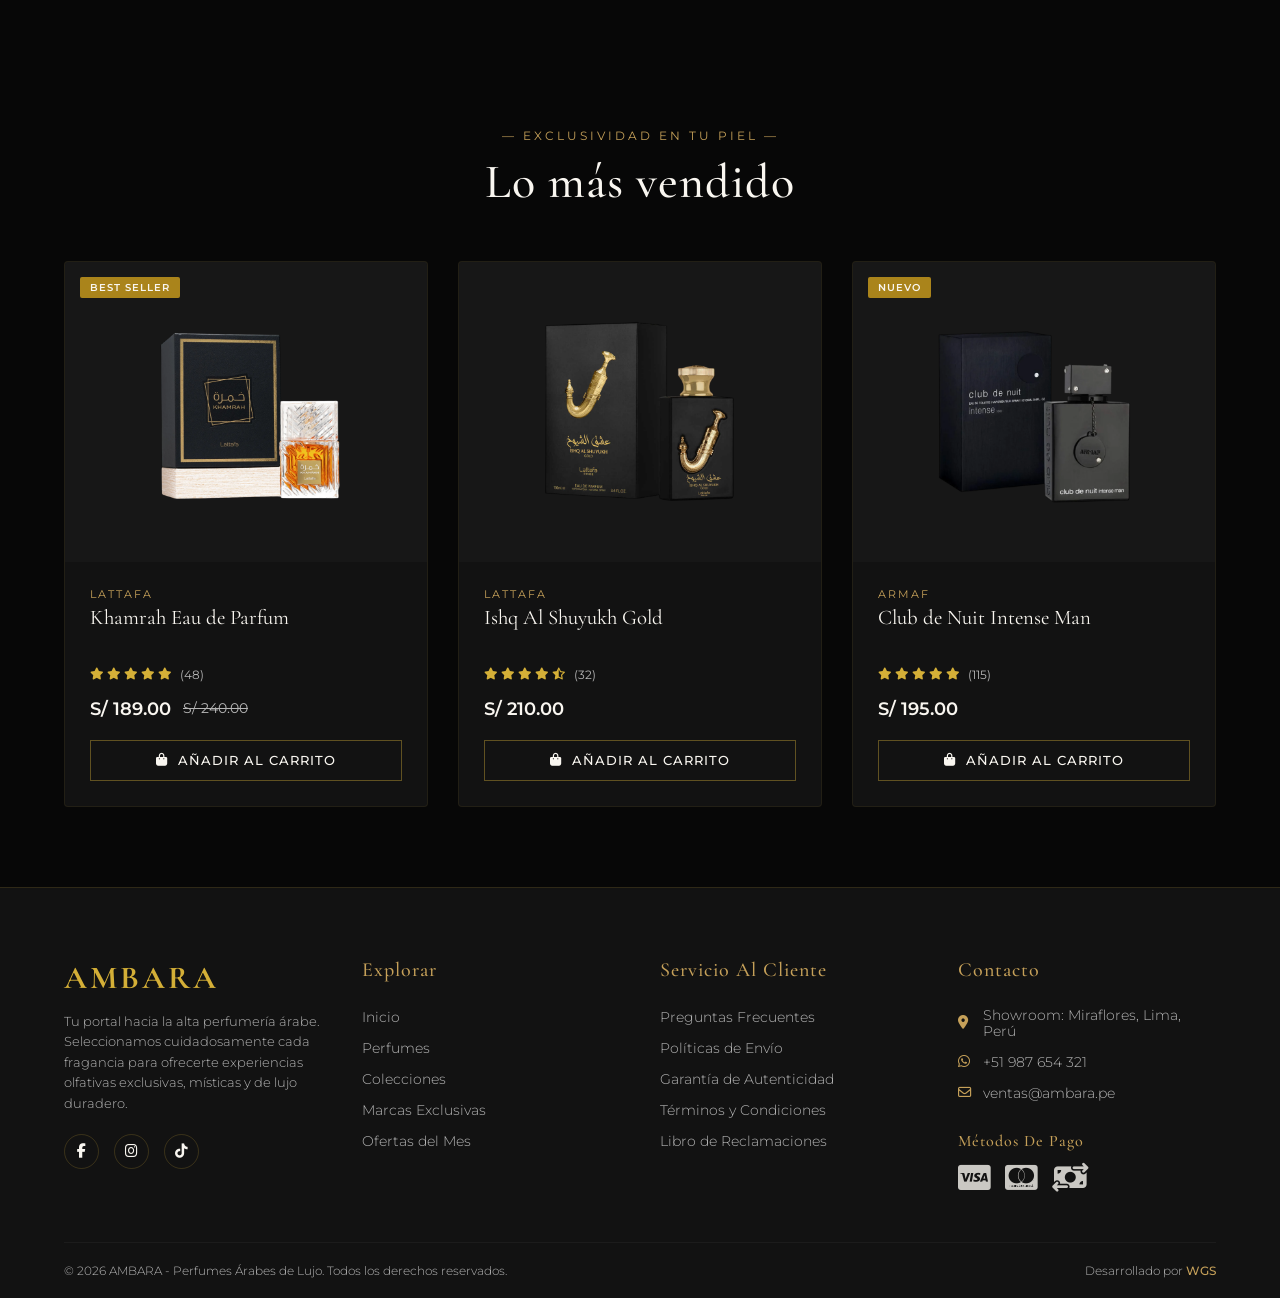
==== commit 5801c9f0: "Update index.html" ====
--- a/index.html
+++ b/index.html
@@ -32,9 +32,9 @@
 
 
 <!-- 2. MAIN HEADER -->
-  <header class="main-header">
+ <!-- <header class="main-header">
     <div class="logo-container">
-      <!-- Contenedor de la imagen del logotipo -->
+      <!-- Contenedor de la imagen del logotipo 
       <div class="logo-image-wrapper">
         <img src="assets/logo_p.png" alt="Arabian Essence Logo" class="brand-logo-img">
       </div>
@@ -45,6 +45,48 @@
     </div>
 
     <nav class="main-nav">
+      <ul>
+        <li><a href="#" class="active">Inicio</a></li>
+        <li><a href="#">Perfumes <i class="fa-solid fa-chevron-down" style="font-size:0.6rem"></i></a></li>
+        <li><a href="#">Colecciones <i class="fa-solid fa-chevron-down" style="font-size:0.6rem"></i></a></li>
+        <li><a href="#">Marcas</a></li>
+        <li><a href="#">Ofertas</a></li>
+        <li><a href="#">Nosotros</a></li>
+        <li><a href="#">Contacto</a></li>
+      </ul>
+    </nav>
+
+    <div class="header-actions">
+      <a href="#" aria-label="Buscar"><i class="fa-solid fa-magnifying-glass"></i></a>
+      <a href="#" aria-label="Mi Perfil"><i class="fa-solid fa-user"></i></a>
+      <a href="#" class="cart-icon" aria-label="Carrito de compras">
+        <i class="fa-solid fa-bag-shopping"></i>
+        <span class="cart-count">0</span>
+      </a>
+    </div>
+  </header> -->
+  <!-- 2. MAIN HEADER -->
+  <header class="main-header">
+    <div class="logo-container">
+      <div class="logo-image-wrapper">
+        <img src="assets/logo.png" alt="Arabian Essence Logo" class="brand-logo-img">
+      </div>
+      <div class="logo-text">
+        <h1>ARABIAN ESSENCE</h1>
+        <span>Perfumes Árabes</span>
+      </div>
+    </div>
+
+    <!-- 🌟 NUEVO: Botón Hamburguesa para Móviles -->
+    <button class="menu-toggle" aria-label="Abrir menú de navegación">
+      <i class="fa-solid fa-bars"></i>
+    </button>
+
+    <nav class="main-nav">
+      <!-- Botón para cerrar el menú en móvil -->
+      <button class="menu-close" aria-label="Cerrar menú">
+        <i class="fa-solid fa-xmark"></i>
+      </button>
       <ul>
         <li><a href="#" class="active">Inicio</a></li>
         <li><a href="#">Perfumes <i class="fa-solid fa-chevron-down" style="font-size:0.6rem"></i></a></li>
--- a/css/style.css
+++ b/css/style.css
@@ -557,3 +557,159 @@
   border-color: var(--oro-brillante);
   font-weight: 600;
 }
+
+/* ==========================================================================
+   7. MAIN FOOTER (Estilos Pie de Página)
+   ========================================================================== */
+.main-footer {
+  background-color: var(--negro-secundario);
+  border-top: 1px solid rgba(212, 175, 55, 0.15);
+  padding: 70px 5% 20px 5%;
+  color: var(--gris-texto);
+  font-family: var(--fuente-base);
+}
+
+.footer-container {
+  display: grid;
+  grid-template-columns: repeat(auto-fit, minmax(220px, 1fr));
+  gap: 40px;
+  max-width: 1400px;
+  margin: 0 auto;
+}
+
+.footer-column h4 {
+  font-family: var(--fuente-titulo);
+  color: var(--oro-tenue);
+  font-size: 1.25rem;
+  font-weight: 500;
+  letter-spacing: 1px;
+  margin-bottom: 25px;
+  text-transform: capitalize;
+}
+
+/* Estilos específicos para la columna de marca */
+.footer-logo {
+  font-family: var(--fuente-titulo);
+  color: var(--oro-brillante);
+  font-size: 2rem;
+  font-weight: 700;
+  letter-spacing: 3px;
+  margin-bottom: 15px;
+}
+
+.footer-description {
+  font-size: 0.8rem;
+  line-height: 1.6;
+  font-weight: 300;
+  margin-bottom: 20px;
+}
+
+/* Redes Sociales */
+.footer-socials {
+  display: flex;
+  gap: 15px;
+}
+
+.footer-socials a {
+  width: 35px;
+  height: 35px;
+  border-radius: 50%;
+  border: 1px solid rgba(212, 175, 55, 0.2);
+  display: flex;
+  align-items: center;
+  justify-content: center;
+  font-size: 0.9rem;
+  color: var(--blanco-marfil);
+  transition: all 0.3s ease;
+}
+
+.footer-socials a:hover {
+  background-color: var(--oro-brillante);
+  color: var(--negro-profundo);
+  border-color: var(--oro-brillante);
+  transform: translateY(-3px);
+}
+
+/* Listas de Enlaces de Navegación */
+.footer-column ul {
+  list-style: none;
+}
+
+.footer-column ul li {
+  margin-bottom: 12px;
+}
+
+.footer-column ul a {
+  font-size: 0.85rem;
+  font-weight: 300;
+  transition: color 0.3s ease, padding-left 0.3s ease;
+}
+
+.footer-column ul a:hover {
+  color: var(--oro-brillante);
+  padding-left: 5px; /* Sutil efecto de desplazamiento al pasar el mouse */
+}
+
+/* Datos de Contacto */
+.contact-column p {
+  font-size: 0.85rem;
+  font-weight: 300;
+  margin-bottom: 15px;
+  display: flex;
+  align-items: center;
+  gap: 10px;
+}
+
+.contact-column p i {
+  color: var(--oro-tenue);
+  width: 15px;
+}
+
+/* Métodos de Pago */
+.payment-methods {
+  margin-top: 30px;
+}
+
+.payment-methods h4 {
+  margin-bottom: 12px;
+  font-size: 1rem;
+}
+
+.payment-icons {
+  display: flex;
+  gap: 15px;
+  font-size: 1.8rem;
+  color: rgba(249, 246, 240, 0.8);
+}
+
+/* Barra Inferior de Derechos Reservados */
+.footer-bottom {
+  border-top: 1px solid rgba(215, 215, 215, 0.05);
+  margin-top: 50px;
+  padding-top: 20px;
+  display: flex;
+  justify-content: space-between;
+  align-items: center;
+  font-size: 0.75rem;
+  font-weight: 300;
+}
+
+.developer-credit a {
+  color: var(--oro-tenue);
+  font-weight: 500;
+}
+
+.developer-credit a:hover {
+  color: var(--oro-brillante);
+  text-decoration: underline;
+}
+
+/* Ajuste responsive para celulares */
+@media (max-width: 768px) {
+  .footer-bottom {
+    flex-direction: column;
+    gap: 10px;
+    text-align: center;
+  }
+}
+
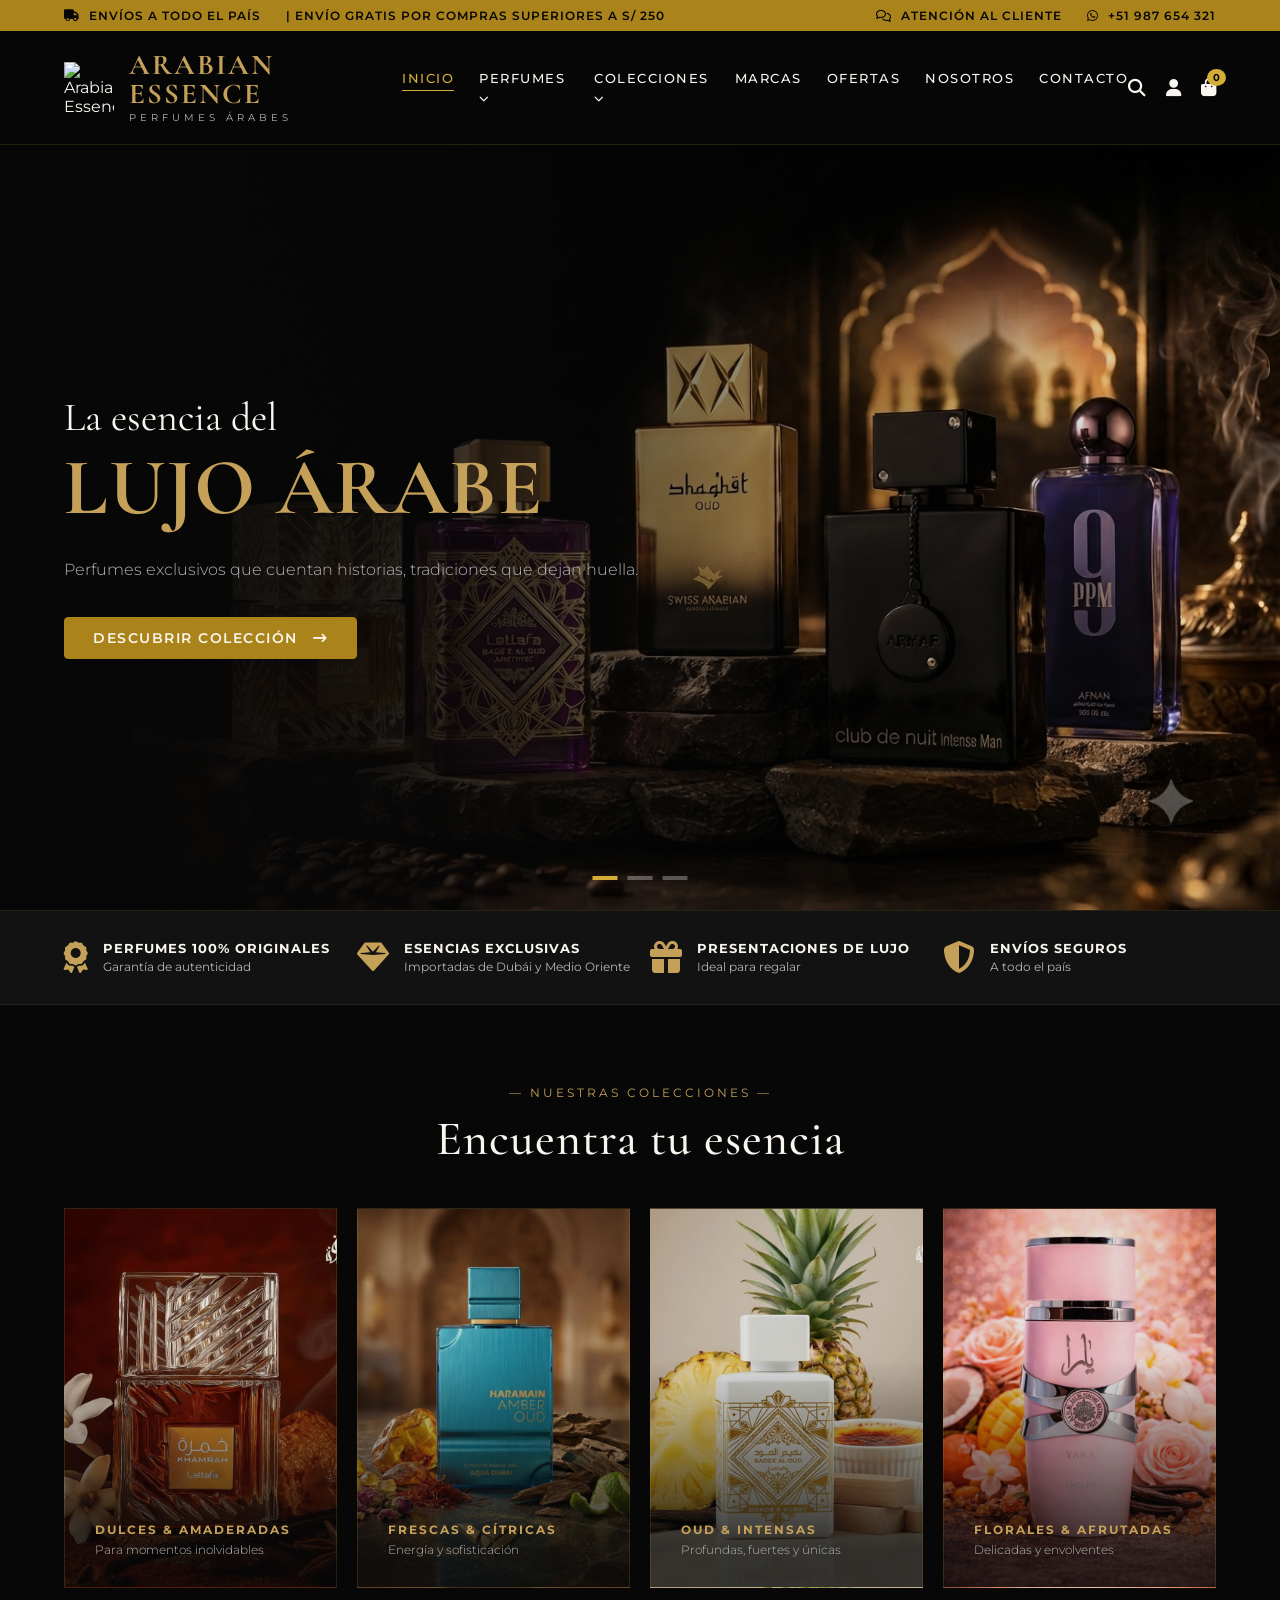
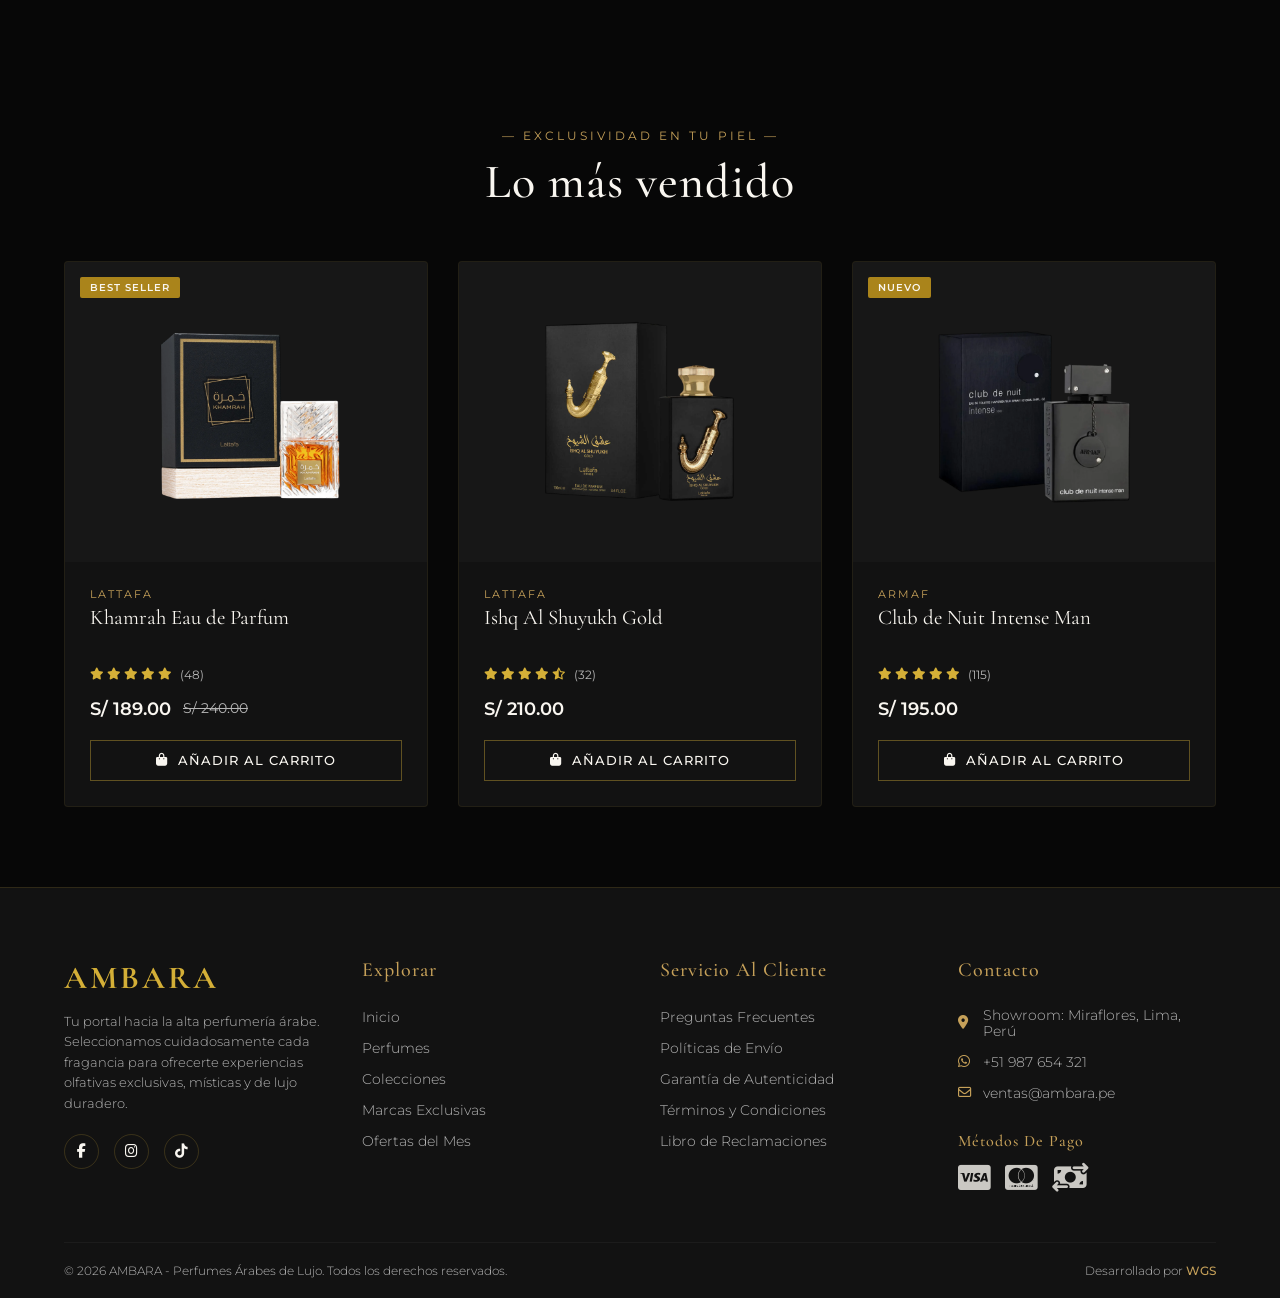
==== commit 096dc1aa: "Update index.html" ====
--- a/index.html
+++ b/index.html
@@ -13,7 +13,7 @@
   <!-- Iconos de FontAwesome -->
   <link rel="stylesheet" href="https://cdnjs.cloudflare.com/ajax/libs/font-awesome/6.4.0/css/all.min.css">
   
-  <!-- Vinculación del CSS Externo -->
+  <!-- Vinculación del CSS Externo --->
   <link rel="stylesheet" href="css/style.css">
 </head>
 <body>
--- a/css/style.css
+++ b/css/style.css
@@ -704,12 +704,123 @@
   text-decoration: underline;
 }
 
-/* Ajuste responsive para celulares */
+/* Ajuste responsive para celulares
 @media (max-width: 768px) {
   .footer-bottom {
     flex-direction: column;
     gap: 10px;
     text-align: center;
   }
-}
-
+}*/
+/* ==========================================================================
+   RESPONSIVE & MENÚ MÓVIL
+   ========================================================================== */
+.menu-toggle, .menu-close {
+  display: none; /* Ocultos por defecto en computadoras */
+}
+
+@media (max-width: 768px) {
+  .top-bar, .header-actions a:not(.cart-icon) { 
+    display: none;
+
+     /* =========================== modificar el slider a pequeño ============
+     =======================================================================*/
+     .hero {
+       height: 80vh; /* Ajustamos un poco la altura en móviles */
+    
+       /* Cambiamos el degradado a uno vertical para que el texto de arriba sea legible */
+       background: linear-gradient(to bottom, 
+                     rgba(7, 7, 7, 0.9) 0%, 
+                     rgba(7, 7, 7, 0.6) 40%, 
+                     rgba(7, 7, 7, 0.2) 70%, 
+                     rgba(7, 7, 7, 0.9) 100%), 
+                   url('../assets/hero.png') no-repeat;
+                
+       background-size: cover; /* ⬅️ Obliga a la imagen a rellenar el espacio sin encogerse como miniatura */
+       background-position: center center; /* ⬅️ Centra los perfumes en la pantalla del celular */
+    
+       align-items: flex-end; /* Empuja el texto un poco hacia abajo para que luzca la imagen */
+       padding-bottom: 60px;
+     }
+  
+     .hero-content {
+       text-align: center; /* Centramos el texto en móviles para que se vea más armónico */
+       width: 100%;
+     }
+   
+     }
+
+  /* Mostrar botón hamburguesa */
+  .menu-toggle {
+    display: block;
+    background: none;
+    border: none;
+    color: var(--oro-brillante);
+    font-size: 1.5rem;
+    cursor: pointer;
+    order: 2; /* Lo posiciona correctamente */
+  }
+
+  .header-actions {
+    order: 3;
+  }
+
+  /* Transformar la navegación en un menú lateral móvil */
+  .main-nav {
+    position: fixed;
+    top: 0;
+    right: -100%; /* Escondido por completo a la derecha */
+    width: 280px;
+    height: 100vh;
+    background-color: var(--negro-secundario);
+    border-left: 1px solid rgba(212, 175, 55, 0.2);
+    padding: 80px 30px;
+    display: flex;
+    flex-direction: column;
+    z-index: 999;
+    transition: right 0.4s cubic-bezier(0.4, 0, 0.2, 1); /* Animación fluida */
+  }
+
+  /* Clase que añadiremos con JS para mostrar el menú */
+  .main-nav.open {
+    right: 0;
+  }
+
+  .main-nav ul {
+    flex-direction: column;
+    gap: 25px;
+  }
+
+  .main-nav a {
+    font-size: 1rem;
+    display: block;
+    width: 100%;
+  }
+
+  /* Botón para cerrar dentro del menú móvil */
+  .menu-close {
+    display: block;
+    position: absolute;
+    top: 25px;
+    right: 25px;
+    background: none;
+    border: none;
+    color: var(--blanco-marfil);
+    font-size: 1.6rem;
+    cursor: pointer;
+  }
+  
+  .menu-close:hover {
+    color: var(--oro-brillante);
+  }
+
+  /* Ajustes extras de empaquetado móvil */
+  .hero-content h2 span { font-size: 3rem; }
+  .collections h3 { font-size: 2rem; }
+  .footer-bottom {
+    flex-direction: column;
+    gap: 10px;
+    text-align: center;
+  }
+}
+
